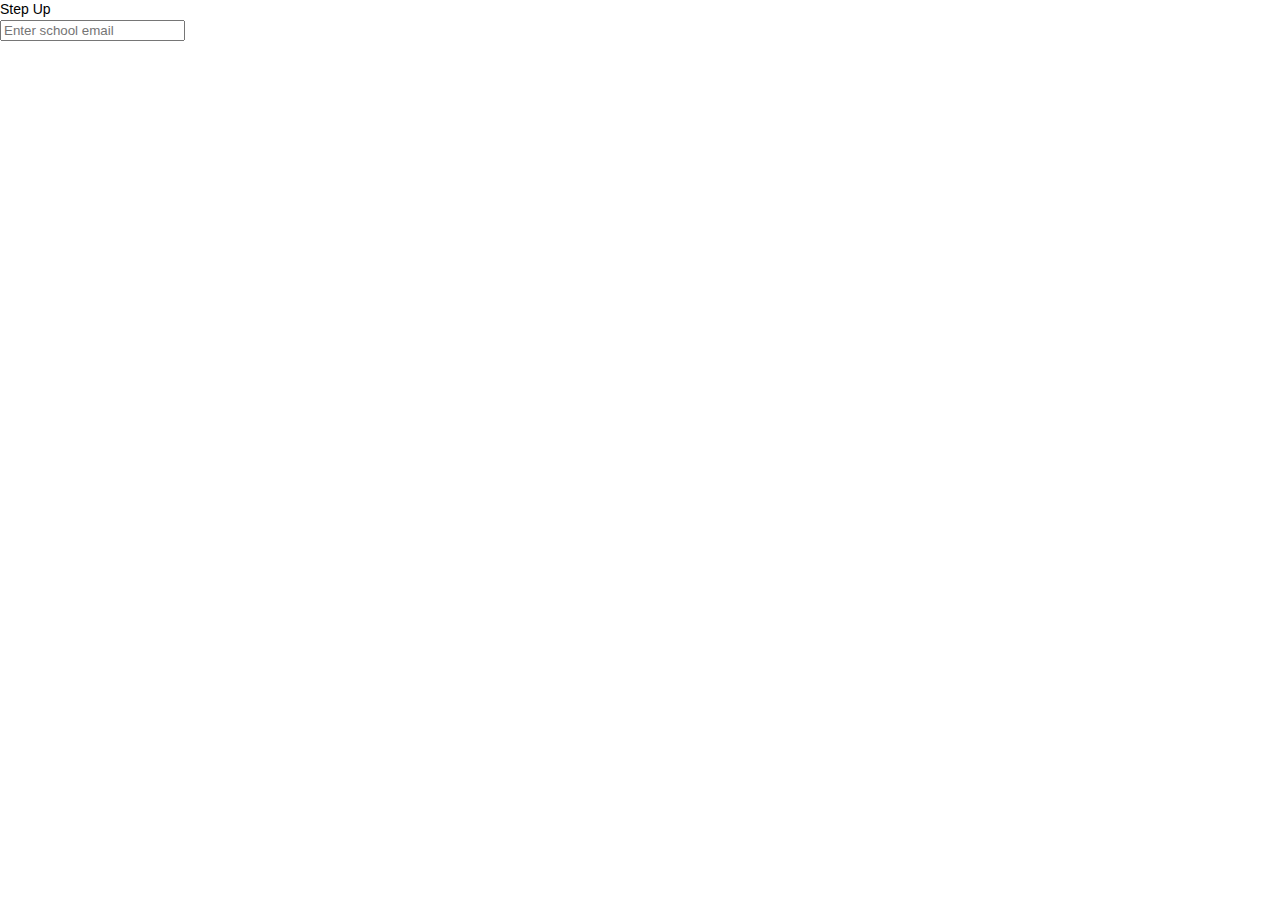
==== index.html @ 0ad977d5 "Framework and some questions/comments" ====
<!doctype HTML> 

<html lang="en">
<head>
	<!-- ?Is charset important to include? -->
	<meta charset="utf-8">
	<meta name="description" content="Track and improve your implementation of the Second Step">
	<!-- Two word phrase, wrap with single quotes? -->
	<meta name="keywords" content="Implementation,'Class Climate', 'Tracking Tools', 'social-emotional learning', 'Second Step', teacher, dashboard, game">

	<title>Step Up!</title>

	<link rel="stylesheet" href="css/reset.css">
	<link rel="stylesheet" href="css/style.css"

</head>

<body>

	<header>
		<!-- Use image for header -->
			<h1 id="page-name">Step Up</h1>
	</header>	

	<form id="userName">
		<!-- Add title to form field: User Name -->
		<!-- Can we code to only take properly formatted emails -->
		<input id="schoolEmail" type="text" placeholder="Enter school email">
	</form>


	<script src="https://ajax.googleapis.com/ajax/libs/jquery/1.11.3/jquery.min.js"></script>
	 <script src="js/index.js"></script> 
</body>
</html>
---- css/style.css ----
/*
Step Up!
Final Project - GA FEWD6 2015
Amber Zipperer 
*/


/******************************************
 HELPER CODE 
*******************************************/


/* Box Model Hack */
* {
     -moz-box-sizing: border-box; /* Firexfox */
     -webkit-box-sizing: border-box; /* Safari/Chrome/iOS/Android */
     box-sizing: border-box; /* IE */
}

/* Clear fix hack */
.clearfix:after {
     content: ".";
     display: block;
     clear: both;
     visibility: hidden;
     line-height: 0;
     height: 0;
} 

.clear {
	clear: both;
}

.alignright {
	float: right;
	padding: 0 0 10px 10px; /* note the padding around a right floated image */
}

.alignleft {
	float: left;
	padding: 0 10px 10px 0; /* note the padding around a left floated image */
}

/*******************************************
 STYLES INDEX
*******************************************/

body {
  font-size: 14px;
  line-height: 1.4;
  font-family: Helvetica, Arial, sans-serif;
  background: url(../images/X.jpg) no-repeat center center fixed;
  -webkit-background-size: cover;
  -moz-background-size: cover;
  -o-background-size: cover;
  background-size: cover;
}

/* ? Will 100% work for centering the container & bkgd img cover */
.container {
	width: 100%;
	margin: auto;
} 

/* ? How to use h1 for SEO & if img breaks display:hidden? but display image instead */
h1.page-name {

}


/*******************************************
 STEP UP STYLES
*******************************************/

/* ? Want to keep widths responsive */
#central-content {
	width: 75%;
	min-width: 300px;
	background-color: rgba(255,255,255,.2);
}
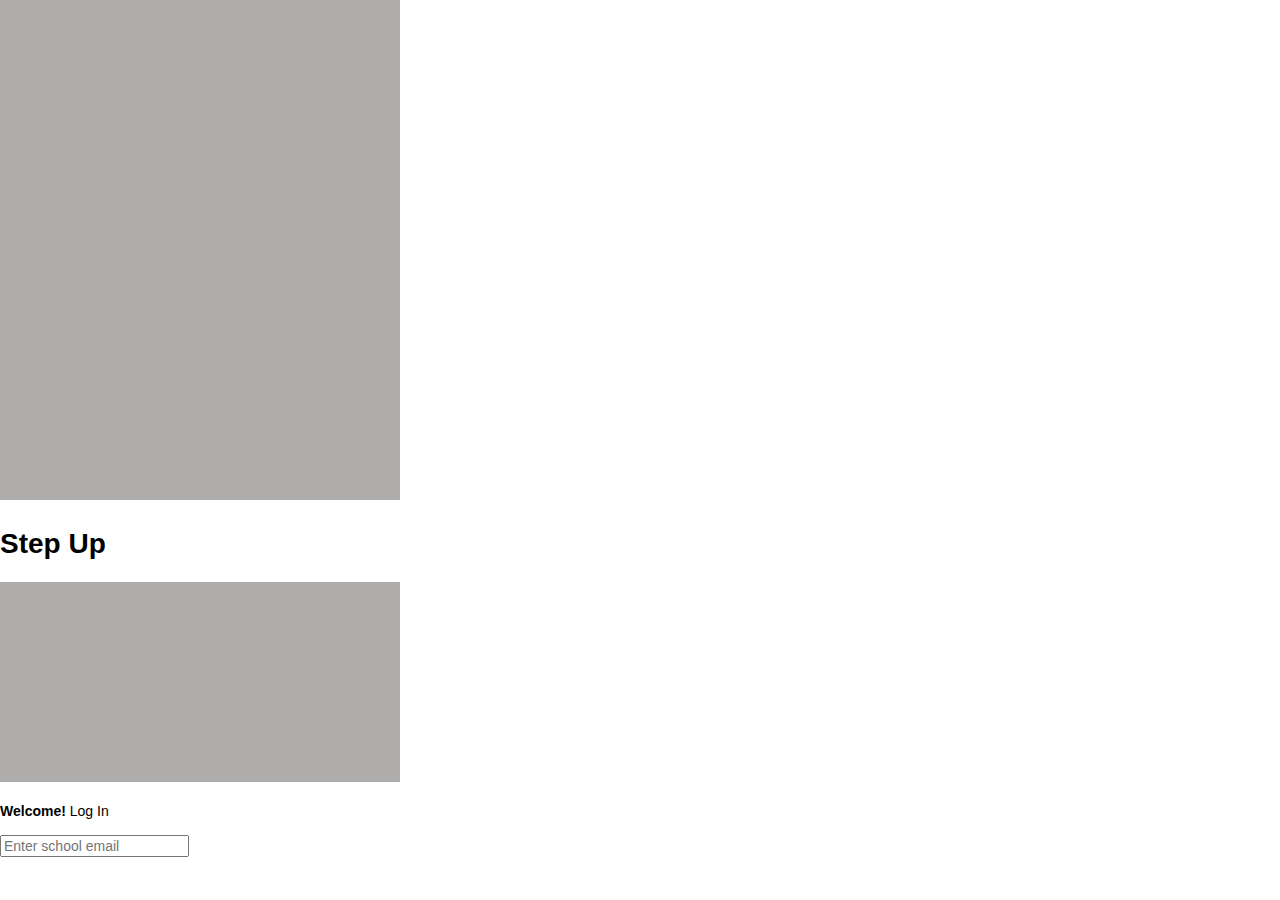
==== commit c9c7cde1: "Div layout home page" ====
--- a/index.html
+++ b/index.html
@@ -12,23 +12,37 @@
 
 	<title>Step Up!</title>
 
-	<link rel="stylesheet" href="css/reset.css">
+	<link rel="stylesheet" href="css/normalize.css">
 	<link rel="stylesheet" href="css/style.css"
 
 </head>
 
 <body>
 
-	<header>
-		<!-- Use image for header -->
-			<h1 id="page-name">Step Up</h1>
-	</header>	
+	<div id="left-content">
+			<img  id="hero-image" src="images/puppy.png">
+	</div> <!-- end #left-content div   -->
 
-	<form id="userName">
-		<!-- Add title to form field: User Name -->
-		<!-- Can we code to only take properly formatted emails -->
-		<input id="schoolEmail" type="text" placeholder="Enter school email">
-	</form>
+
+<!-- See Index2, vertical align fix not working http://phrogz.net/CSS/vertical-align/index.html -->
+
+	<div id="right-content">
+		
+			<header>
+				<!-- Use image for header   -->
+				<h1 id="page-name">Step Up</h1>
+				<img src="images/title-image.png">
+			</header>	
+
+			<form id="userName">
+				<!-- Add title to form field instead of <p>? -->
+				<p class="login"><strong>Welcome!</strong> Log In</p>
+				<!-- Can we code to only take properly formatted emails -->
+				<input id="schoolEmail" type="text" placeholder="Enter school email">
+			</form>
+		
+	</div> <!-- end #right-content div   -->
+
 
 
 	<script src="https://ajax.googleapis.com/ajax/libs/jquery/1.11.3/jquery.min.js"></script>
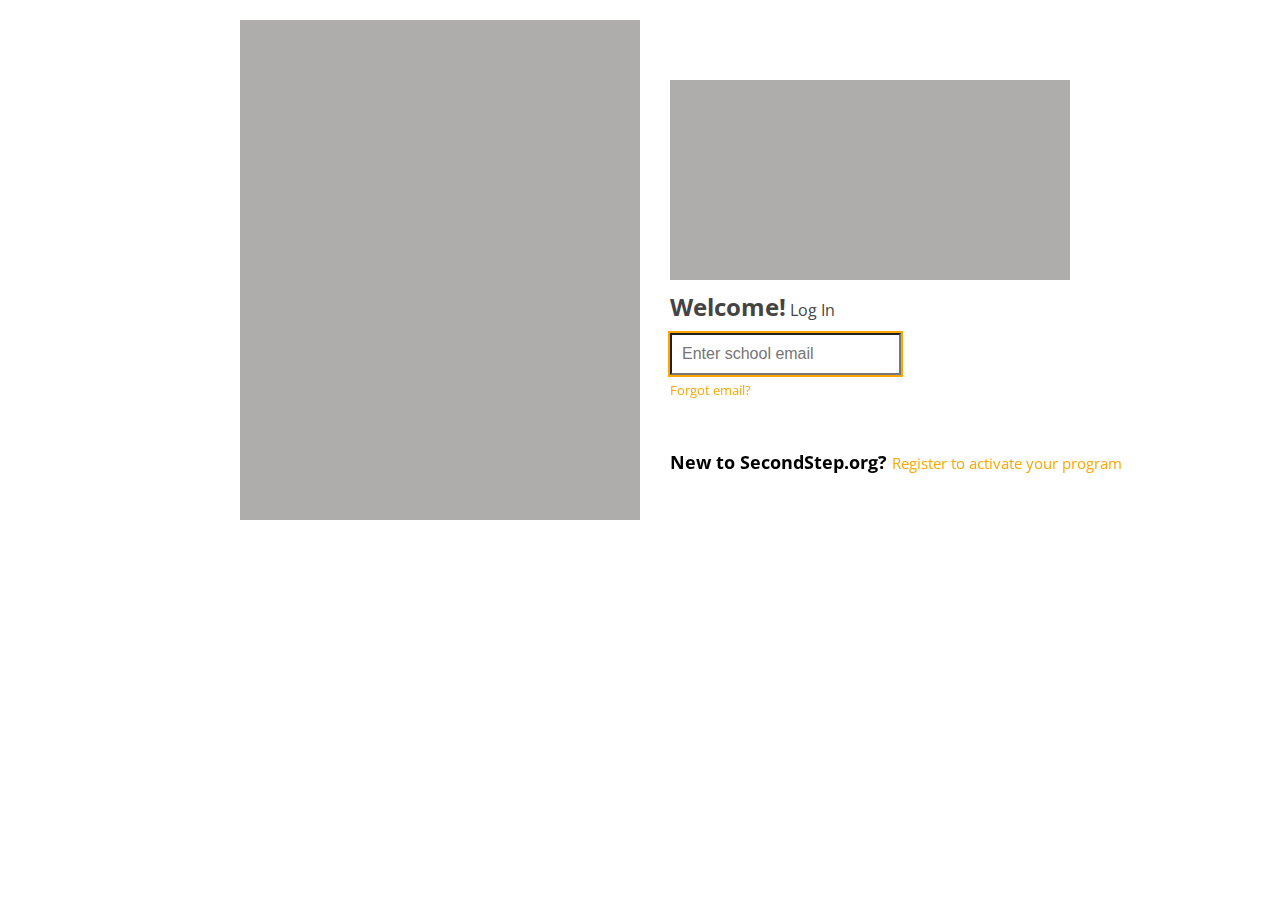
==== commit dcc4459e: "Lots o progress, some things to work out" ====
--- a/index.html
+++ b/index.html
@@ -13,12 +13,13 @@
 	<title>Step Up!</title>
 
 	<link rel="stylesheet" href="css/normalize.css">
-	<link rel="stylesheet" href="css/style.css"
+	<link rel="stylesheet" href="css/style.css">
+	<link href='https://fonts.googleapis.com/css?family=Open+Sans:700,300italic,300,400italic,400' rel='stylesheet' type='text/css'>
 
 </head>
 
 <body>
-
+<div id="login-page-content">
 	<div id="left-content">
 			<img  id="hero-image" src="images/puppy.png">
 	</div> <!-- end #left-content div   -->
@@ -34,15 +35,18 @@
 				<img src="images/title-image.png">
 			</header>	
 
-			<form id="userName">
+			<form id="user-name">
 				<!-- Add title to form field instead of <p>? -->
-				<p class="login"><strong>Welcome!</strong> Log In</p>
+				<p class="login"><span class="important-subtitle"><strong>Welcome!</strong></span> Log In</p>
 				<!-- Can we code to only take properly formatted emails -->
-				<input id="schoolEmail" type="text" placeholder="Enter school email">
+				<input id="school-email" type="text" placeholder="Enter school email" required autofocus>
 			</form>
-		
+			<p class="informational-text"><a href="#">Forgot email?</a></p>
+			<p class="feature-text">New to SecondStep.org? <a href="#">Register to activate your program</a></p>
+			<!-- Submit form on enter. Does that require js? -->
+
 	</div> <!-- end #right-content div   -->
-
+</div> <!-- end #login-page-content div   -->
 
 
 	<script src="https://ajax.googleapis.com/ajax/libs/jquery/1.11.3/jquery.min.js"></script>
--- a/css/style.css
+++ b/css/style.css
@@ -44,13 +44,13 @@
 }
 
 /*******************************************
- STYLES INDEX
+ STYLES INDEX & PERSISTANT 
 *******************************************/
 
 body {
   font-size: 14px;
   line-height: 1.4;
-  font-family: Helvetica, Arial, sans-serif;
+  font-family: 'Open Sans', Helvetica, Arial, sans-serif;
   background: url(../images/X.jpg) no-repeat center center fixed;
   -webkit-background-size: cover;
   -moz-background-size: cover;
@@ -58,20 +58,185 @@
   background-size: cover;
 }
 
+* {
+  padding: 0px;
+  margin: 0px;
+}
+
 /* ? Will 100% work for centering the container & bkgd img cover */
 .container {
 	width: 100%;
-	margin: auto;
+	margin: 0 auto;
+
 } 
 
-/* ? How to use h1 for SEO & if img breaks display:hidden? but display image instead */
-h1.page-name {
-
-}
-
+#login-page-content {
+  url(background-image:  no-repeat )
+}
+
+#left-content {
+  display: inline-block;
+  width: 50%;
+
+}
+
+#right-content {
+  display: inline-block;
+  margin: 80px 0 0 0;
+  padding: 0 0 0 30px;
+  float: right;
+  width: 50%;
+}
+
+
+
+/* ? Right way to use h1 for SEO? Will h1 display if img breaks? */
+h1#page-name {
+  display: none; 
+  font-weight: bold;
+  font-size: 48px;
+}
+
+#hero-image {
+  float: right;
+  margin: 20px 0 20px 0px;  
+}
+
+
+
+#user-name {
+
+}
+
+#school-email {
+  padding: 10px;
+  font-size: 16px;
+  color: #acacac;
+}
+
+input:focus {
+  background-color: #fff;
+  box-shadow: 0 0 0px;
+  outline: orange solid 2px;
+}
+  
+.important-subtitle {
+  font-size: 24px;
+}
+
+p.login {
+  margin: 5px 0 10px 0;
+  font-size: 16px;
+  color: #444;
+}
+
+p.feature-text {
+  font-size: 18px;
+  font-weight:bold;
+  margin-top:50px;
+}
+
+
+p.feature-text a {
+  font-size: 15px;
+  font-weight:normal;
+  color: orange;
+  text-decoration: none;
+}
+
+.informational-text {
+  margin-top: 5px;
+}
+
+.informational-text a{
+  font-size: 13px;
+  font-weight:normal;
+  color: orange;
+  text-decoration: none;
+}
+
+
+footer {
+    margin: 10px 30px;
+}
 
 /*******************************************
- STEP UP STYLES
+ STEP UP GAME STYLES
+*******************************************/
+
+#admin-bar {
+  background-color: red;
+  width: 100%; 
+}
+
+#admin-nav {
+  display: inline;
+}
+
+ul.admin-links a {
+  list-style-type: none;
+  color:white;
+  font-size: 12px;
+  display: inline;
+}
+
+ul li.admin-links a {
+  list-style-image: url(../images/icons/checkmark-circle.png);
+  list-style-position: outside;
+    display: inline;
+
+}
+
+#page-content {
+  display: inline-block;
+  width: 75%; 
+  padding: 30px 30px 0px 30px;
+}
+/* ? Can I make background image display w/o specifying height? 
+    ? Why does adding cover break image? */
+#game-content {
+  background: url(../images/screen-placeholder.jpg) 100% center no-repeat #aeaeae;
+  background-size: cover;
+  height: 600px;
+  padding: 0px;
+  margin: 0px;
+}
+
+#info-content {
+  background-color: rgba(0, 0, 0, 0.7);
+  display: inline-block;
+  width: 25%;
+  float:right; 
+  padding: 30px 20px 20px 0px;
+}
+
+/* Add list style image, change with js? when it's complete 
+    ? Why text indent not working? Is list style position needed? */
+ul.sidebar {
+  list-style-type: none;
+  color:white;
+  line-height: 1.8em;
+  font-size: 16px;
+  margin:0 0 10px 0;
+  padding: 0 0 20px 20px;
+}
+
+ul li.sidebar {
+  list-style-image: url(../images/icons/checkmark-circle.png);
+  list-style-position: outside;
+}
+
+ul li.section-head {
+  list-style-image: none;
+  font-size: 19px;
+}
+
+
+
+
+
+/*******************************************
+ STEP UP DASHBOARD STYLES
 *******************************************/
 
 /* ? Want to keep widths responsive */
@@ -81,9 +246,17 @@
 	background-color: rgba(255,255,255,.2);
 }
 
-
-
-
-
-
-
+/*
+
+When an <input type="text"> gets focus, gradually change the width from 100px to 250px:
+input[type=text] {
+    width: 100px;
+    transition: ease-in-out, width .35s ease-in-out;
+}
+
+input[type=text]:focus {
+    width: 250px;
+}
+
+*/
+
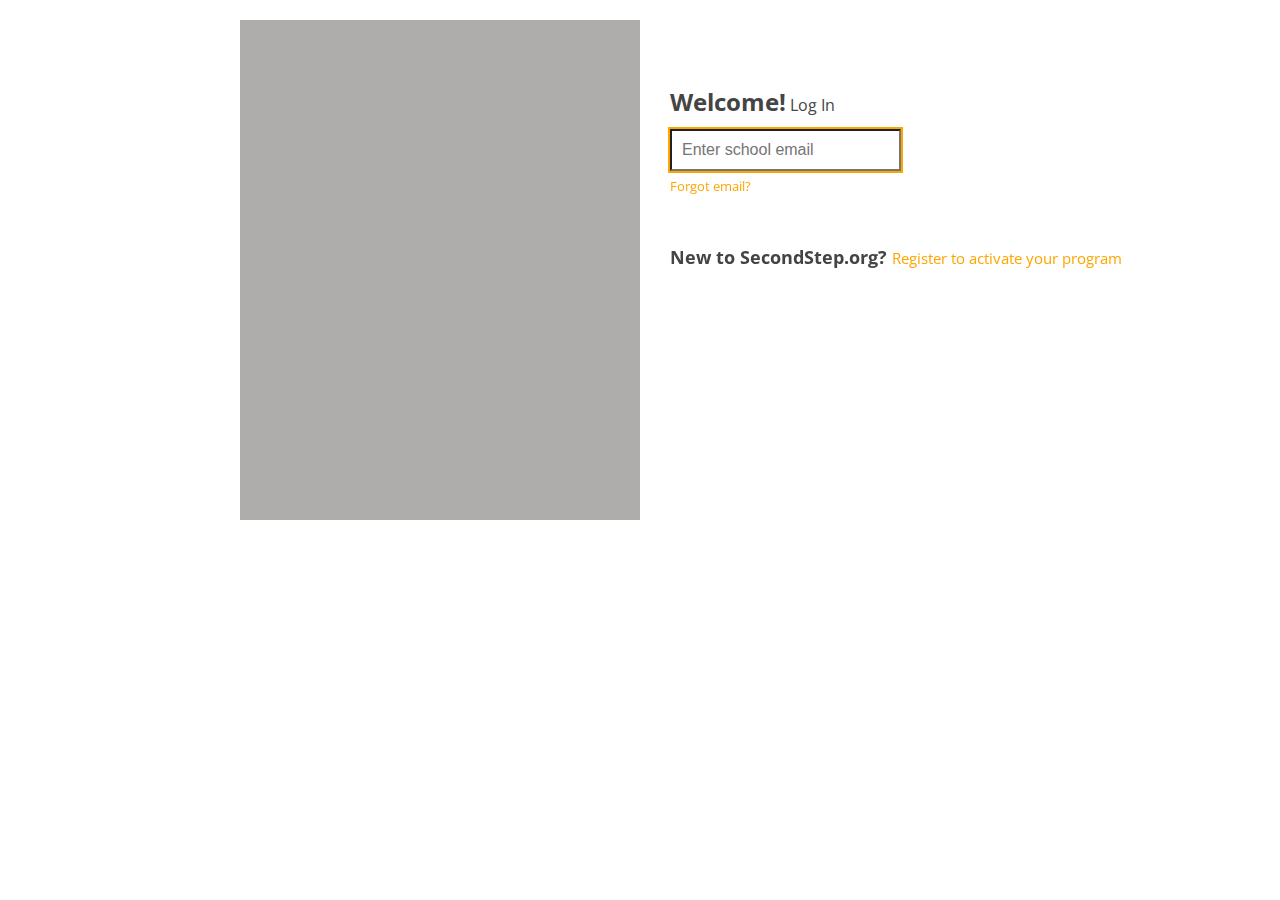
==== commit bd83c04c: "Thursday mess" ====
--- a/index.html
+++ b/index.html
@@ -31,8 +31,8 @@
 		
 			<header>
 				<!-- Use image for header   -->
-				<h1 id="page-name">Step Up</h1>
-				<img src="images/title-image.png">
+				<h1 id="home-page-name">Step Up</h1>
+				<!-- <img src="images/title-image.png"> --> 
 			</header>	
 
 			<form id="user-name">
--- a/css/style.css
+++ b/css/style.css
@@ -43,15 +43,19 @@
 	padding: 0 10px 10px 0; /* note the padding around a left floated image */
 }
 
+
 /*******************************************
  STYLES INDEX & PERSISTANT 
 *******************************************/
 
+/* 
+If bckgd texture needed:; background: url(../images/X.jpg) no-repeat center center fixed; 
+*/
 body {
   font-size: 14px;
+  color: #444;;
   line-height: 1.4;
   font-family: 'Open Sans', Helvetica, Arial, sans-serif;
-  background: url(../images/X.jpg) no-repeat center center fixed;
   -webkit-background-size: cover;
   -moz-background-size: cover;
   -o-background-size: cover;
@@ -63,7 +67,7 @@
   margin: 0px;
 }
 
-/* ? Will 100% work for centering the container & bkgd img cover */
+/* ? Will 100% work for centering the container & when you use bkgd img cover */
 .container {
 	width: 100%;
 	margin: 0 auto;
@@ -71,7 +75,7 @@
 } 
 
 #login-page-content {
-  url(background-image:  no-repeat )
+background: url(../images/x.jpg) #fff;
 }
 
 #left-content {
@@ -91,7 +95,7 @@
 
 
 /* ? Right way to use h1 for SEO? Will h1 display if img breaks? */
-h1#page-name {
+h1#home-page-name {
   display: none; 
   font-weight: bold;
   font-size: 48px;
@@ -127,7 +131,6 @@
 p.login {
   margin: 5px 0 10px 0;
   font-size: 16px;
-  color: #444;
 }
 
 p.feature-text {
@@ -155,82 +158,320 @@
   text-decoration: none;
 }
 
-
-footer {
+/* START FOOTER **********************/
+
+footer#copyright {
     margin: 10px 30px;
 }
 
+footer#copyright a {
+  color:black;
+  text-decoration: none;
+}
+
+footer#copyright a:hover {
+  color:orange;
+}
+
+/* ? Why won't Second Step italicize AND bold? **********************/
+.em {
+  font-style:italic;
+  font-weight: 700;
+}
+
+
 /*******************************************
- STEP UP GAME STYLES
+ STEP UP GAME/DASHBOARD PAGE STYLES
 *******************************************/
 
+
+/* START TOP NAV ************************/
+
 #admin-bar {
-  background-color: red;
-  width: 100%; 
+  width: 100%;
+  padding: 0px;
+  margin: 0px;
+  border-bottom: solid #acacac 1px;
 }
 
 #admin-nav {
-  display: inline;
-}
-
-ul.admin-links a {
+  margin: 0px;
+  padding: 0px;
+}
+
+#admin-nav a {
+  padding: 0px 10px 0px 0px;
+}
+
+#admin-nav:first-child {
+  padding-left: 0px;
+}
+
+#admin-nav:last-child {
+  padding-right: 20px;
+}
+
+.row {
+  display: inline-block;
+}
+
+ul.admin-ul {
   list-style-type: none;
-  color:white;
   font-size: 12px;
-  display: inline;
-}
-
-ul li.admin-links a {
+  margin: 0px;
+}
+
+ul.admin-ul li {
   list-style-image: url(../images/icons/checkmark-circle.png);
   list-style-position: outside;
-    display: inline;
-
-}
+  display: inline;
+}
+
+.admin-link-img {
+  display: inline-block;
+  height: 30px;  
+}
+
+#left-links {
+  float:right;
+}
+
+
+
+/* ? Is there a better way to do the nav? can't top align imgs and text when I use both
+  vertical-align: text-top; 
+#logout-link {
+  display: inline-block;
+  margin: 0px;
+  padding: 0px;
+
+}
+
+
+#logout-link a {
+  font-family: 'Open Sans', Helvetica, Arial, sans-serif;
+  font-size: 12px;
+  color:#000;
+  text-align: right;
+  text-decoration: none;
+  display: inline-block;
+  margin: 0px;
+  padding: 0px;
+}
+*/
+
+
+/* START BODY ************************/
 
 #page-content {
   display: inline-block;
   width: 75%; 
   padding: 30px 30px 0px 30px;
 }
-/* ? Can I make background image display w/o specifying height? 
-    ? Why does adding cover break image? */
+
+
+/* ? Can I make background image display w/o specifying height?  */
 #game-content {
-  background: url(../images/screen-placeholder.jpg) 100% center no-repeat #aeaeae;
   background-size: cover;
   height: 600px;
   padding: 0px;
   margin: 0px;
 }
 
+h1.page-name {
+  margin: 0px 0px 10px;
+  padding: 0px;
+  font-size: 24px;
+}
+
+
+#col-one {
+  display: inline-block;
+  background-color: rgba(200, 200, 200, .2);
+  width: 33%;
+  height: 700px;
+}
+
+#col-one-row-one {
+  background-color: purple;
+  height: 50%;
+  width: 100%;
+}
+
+#col-one-row-two {
+  background-color: yellow;
+  height: 50%;
+  width: 100%;
+}
+
+
+#col-two {
+  display: inline-block;
+  background-color: rgba(100, 100, 100, .2);
+  width: 66%;
+  height: 700px;
+}
+
+#col-two-row-one {
+  background-color: blue;
+  height: 12%;
+  width: 100%;
+}
+
+#col-two-row-two {
+  background-color: lime;
+  height: 44%;
+  width: 100%;
+}
+
+
+ul.progress-ul {
+  list-style-type: none;
+  font-size: 12px;
+  margin: 0px;
+}
+
+ul.progress-ul li {
+  list-style-image: url(../images/icons/checkmark-circle.png);
+  list-style-position: outside;
+  display: inline-block;
+}
+
+
+
+
+#col-two-row-three {
+  background-color: orange;
+  height: 44%;
+  width: 100%;
+}
+
+
+
+
+/* START RIGHT COL PAGE CONTENT **********************/
+
 #info-content {
-  background-color: rgba(0, 0, 0, 0.7);
   display: inline-block;
   width: 25%;
   float:right; 
-  padding: 30px 20px 20px 0px;
+  padding: 0px 20px 20px 0px;
+}
+
+
+#checklist-banner {
+  background-color: #888;
+  padding: 8px 20px;
+  margin: 40px 0px 0px;
+  font-weight: bold;
+  font-size: 12px;
+  color: white;
+}
+
+
+#right-column-main-content {
+    /*  display: inline-block; */
+  display: inline-block;
+  background-color: white;
+  padding: 30px 20px 12px;
+  margin: 0px;
+  height: 600px;
+}
+
+.sidebar-video {
+  padding: 0px;
+  margin: 0px;
+}
+
+#sidebar-video-thumb {
+  width:100%;
+}
+
+.sidebar-info-text { 
+  margin-bottom: 0px;
+}
+
+.next a {
+  font-variant: small-caps;
+  font-weight: bold;
+  color: orange;
+  float: right;
+  text-decoration: none;
+  font-weight: bold;
+  font-size: 15px;
+}
+
+.next a:hover {
+  color:#888;
+}
+
+/* Right col list items 
+ul li.sidebar-progress {
+  list-style-image: url(../images/icons/pie.png);
+  font-size: 15px;
+  padding: 6px 0px;
+  margin: 0px;
+  font-weight: 700;
+  vertical-align: middle;
+}
+
+ ? How to postion list style images to vertically align with text?  **********************
+
+#prep {
+    list-style-image: url(../images/icons/pie-chart.png);
+    vertical-align: middle;
+}
+
+#delivery {
+    list-style-image: url(../images/icons/pie-right-bottom.png);
+}
+
+#effect {
+    list-style-image: url(../images/icons/pie-left-top.png);
+}
+
+*/
+
+
+
+/* START RIGHT COL FLYOUT **********************/
+
+#right-column-flyout {
+  /*  display: block; */
+  display: none;
+  background-color: rgba(0, 0, 0, 0.5);
+  padding: 30px 20px 12px;
+  margin: 0px;
+  height: 600px;
 }
 
 /* Add list style image, change with js? when it's complete 
     ? Why text indent not working? Is list style position needed? */
-ul.sidebar {
+ul.sidebar-flyout {
   list-style-type: none;
+  margin: 0 0 10px 0;
+  padding: 0 0 20px 20px;
+}
+
+ul.sidebar-flyout a {
+  color: #e5e6e7;
+  line-height: 2em;
+  text-decoration: none;
+  font-size: 15px;
+}
+
+#flyout-title {
+  font-size: 17px;
   color:white;
-  line-height: 1.8em;
-  font-size: 16px;
-  margin:0 0 10px 0;
-  padding: 0 0 20px 20px;
-}
-
-ul li.sidebar {
-  list-style-image: url(../images/icons/checkmark-circle.png);
-  list-style-position: outside;
-}
-
-ul li.section-head {
-  list-style-image: none;
-  font-size: 19px;
-}
-
+}
+
+#flyout-title span {
+  font-size: 20px;
+}
+
+ul li.sidebar-flyout {
+  list-style-image: url(../images/icons/circle-grey.png);
+}
 
 
 
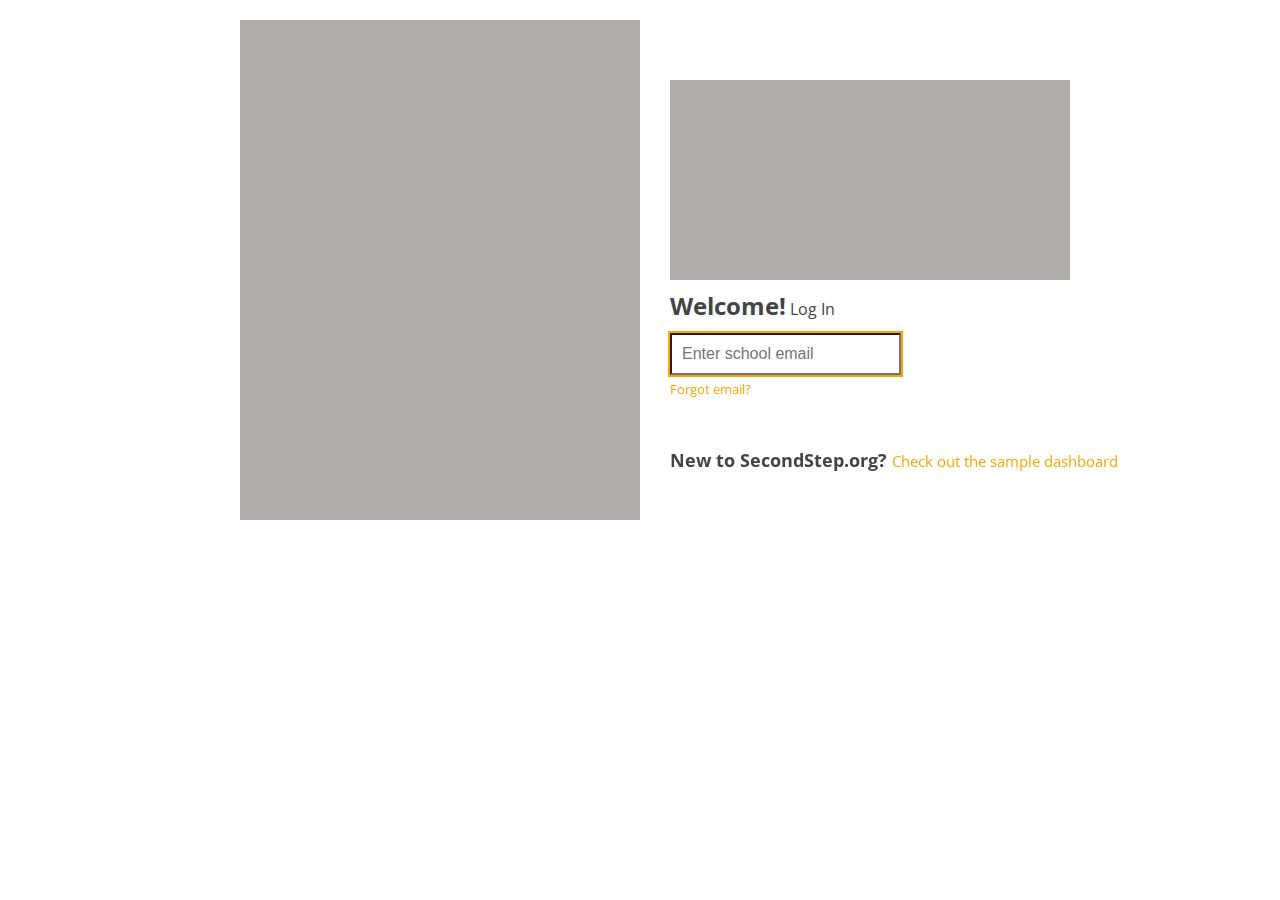
==== commit a937ffb9: "Pie jquery" ====
--- a/index.html
+++ b/index.html
@@ -7,10 +7,10 @@
 	<!-- ?Is charset important to include? -->
 	<meta charset="utf-8">
 	<meta name="description" content="Track and improve your implementation of the Second Step">
-	<!-- Two word phrase, wrap with single quotes? -->
+	<!-- Is formatting correct for two+ word phrases, wrap with single quotes? -->
 	<meta name="keywords" content="Implementation,'Class Climate', 'Tracking Tools', 'social-emotional learning', 'Second Step', teacher, dashboard, game">
 
-	<title>Step Up!</title>
+	<title>Sign In</title>
 
 	<link rel="stylesheet" href="css/normalize.css">
 	<link rel="stylesheet" href="css/style.css">
@@ -25,25 +25,22 @@
 	</div> <!-- end #left-content div   -->
 
 
-<!-- See Index2, vertical align fix not working http://phrogz.net/CSS/vertical-align/index.html -->
 
 	<div id="right-content">
 		
 			<header>
-				<!-- Use image for header   -->
+				<!-- ? Is this formatted correctly? Use image for header, but have h1 text as back up   -->
 				<h1 id="home-page-name">Step Up</h1>
-				<!-- <img src="images/title-image.png"> --> 
+				<img src="images/title-image.png"> 
 			</header>	
 
 			<form id="user-name">
-				<!-- Add title to form field instead of <p>? -->
 				<p class="login"><span class="important-subtitle"><strong>Welcome!</strong></span> Log In</p>
-				<!-- Can we code to only take properly formatted emails -->
 				<input id="school-email" type="text" placeholder="Enter school email" required autofocus>
 			</form>
 			<p class="informational-text"><a href="#">Forgot email?</a></p>
-			<p class="feature-text">New to SecondStep.org? <a href="#">Register to activate your program</a></p>
-			<!-- Submit form on enter. Does that require js? -->
+			<p class="feature-text">New to SecondStep.org? <a href="#">Check out the sample dashboard</a></p>
+
 
 	</div> <!-- end #right-content div   -->
 </div> <!-- end #login-page-content div   -->
--- a/css/style.css
+++ b/css/style.css
@@ -45,21 +45,23 @@
 
 
 /*******************************************
- STYLES INDEX & PERSISTANT 
+ STYLES BODY PERSISTANT 
 *******************************************/
+
 
 /* 
 If bckgd texture needed:; background: url(../images/X.jpg) no-repeat center center fixed; 
-*/
-body {
-  font-size: 14px;
-  color: #444;;
-  line-height: 1.4;
-  font-family: 'Open Sans', Helvetica, Arial, sans-serif;
   -webkit-background-size: cover;
   -moz-background-size: cover;
   -o-background-size: cover;
   background-size: cover;
+*/
+
+body {
+  font-size: 13px;
+  color: #444;
+  line-height: 1.4;
+  font-family: 'Open Sans', Helvetica, Arial, sans-serif;
 }
 
 * {
@@ -71,8 +73,20 @@
 .container {
 	width: 100%;
 	margin: 0 auto;
-
 } 
+
+ul {
+  margin: 0px;
+  padding: 0px;
+}
+
+
+
+
+/*******************************************
+ STYLES INDEX  
+*******************************************/
+
 
 #login-page-content {
 background: url(../images/x.jpg) #fff;
@@ -94,7 +108,7 @@
 
 
 
-/* ? Right way to use h1 for SEO? Will h1 display if img breaks? */
+/* ? Right way to use h1 for SEO? Want h1 to display if img breaks? */
 h1#home-page-name {
   display: none; 
   font-weight: bold;
@@ -147,6 +161,13 @@
   text-decoration: none;
 }
 
+
+p.feature-text a:hover {
+  text-decoration: underline;
+  color: #444;
+}
+
+
 .informational-text {
   margin-top: 5px;
 }
@@ -158,25 +179,9 @@
   text-decoration: none;
 }
 
-/* START FOOTER **********************/
-
-footer#copyright {
-    margin: 10px 30px;
-}
-
-footer#copyright a {
-  color:black;
-  text-decoration: none;
-}
-
-footer#copyright a:hover {
-  color:orange;
-}
-
-/* ? Why won't Second Step italicize AND bold? **********************/
-.em {
-  font-style:italic;
-  font-weight: 700;
+.informational-text a:hover {
+  text-decoration: underline;
+  color: #444;
 }
 
 
@@ -185,11 +190,15 @@
 *******************************************/
 
 
-/* START TOP NAV ************************/
+
+/* *********************
+START TOP NAV ***********************
+*********************
+*/
 
 #admin-bar {
   width: 100%;
-  padding: 0px;
+  padding: 5px 0 0 30px;
   margin: 0px;
   border-bottom: solid #acacac 1px;
 }
@@ -200,7 +209,7 @@
 }
 
 #admin-nav a {
-  padding: 0px 10px 0px 0px;
+  padding: 0px;
 }
 
 #admin-nav:first-child {
@@ -211,7 +220,7 @@
   padding-right: 20px;
 }
 
-.row {
+.link-row {
   display: inline-block;
 }
 
@@ -225,6 +234,7 @@
   list-style-image: url(../images/icons/checkmark-circle.png);
   list-style-position: outside;
   display: inline;
+  padding: 0px 20px 0px 0px;
 }
 
 .admin-link-img {
@@ -232,22 +242,55 @@
   height: 30px;  
 }
 
-#left-links {
+#right-links {
   float:right;
 }
 
-
-
-/* ? Is there a better way to do the nav? can't top align imgs and text when I use both
-  vertical-align: text-top; 
-#logout-link {
-  display: inline-block;
-  margin: 0px;
-  padding: 0px;
-
-}
-
-
+#right-links a {
+  padding-right: 12px;
+}
+
+
+#logoff-link {
+  text-decoration: none;
+  color:#444;
+  font-size: 1.1em;
+  font-variant: small-caps;
+  float:right;
+  vertical-align: middle;
+  margin-top: 5px;
+  margin-left: 5px; 
+}
+
+
+#logoff-link:hover  {
+  color: orange;
+  text-decoration: underline;
+}
+
+
+.imgBox:hover { 
+  -moz-box-shadow: 0 0 2px #ccc; 
+  -webkit-box-shadow: 0 0 3px #ccc; 
+  box-shadow: 0 0 3px #ccc; 
+} 
+
+
+.img-opaque {
+  opacity: 1; filter: 
+  alpha(opacity=100); 
+}
+  
+.img-opaque:hover { opacity: 0.3; 
+    filter: alpha(opacity=30);
+}
+
+
+/* Effects thanks to http://www.corelangs.com/css/box/hover.html 
+See more at: http://www.corelangs.com/css/box/hover.html#sthash.8cukXdQq.dpuf */
+
+
+/* DELETE STYLE 
 #logout-link a {
   font-family: 'Open Sans', Helvetica, Arial, sans-serif;
   font-size: 12px;
@@ -261,18 +304,23 @@
 */
 
 
-/* START BODY ************************/
+/* 
+**********************************
+START BODY *********************************
+**********************************
+*/
+
 
 #page-content {
   display: inline-block;
   width: 75%; 
-  padding: 30px 30px 0px 30px;
+  padding: 30px 15px 0px 30px;
 }
 
 
 /* ? Can I make background image display w/o specifying height?  */
 #game-content {
-  background-size: cover;
+/*  background-size: cover; */
   height: 600px;
   padding: 0px;
   margin: 0px;
@@ -285,63 +333,121 @@
 }
 
 
+/* COL ONE ************************/
+
 #col-one {
-  display: inline-block;
+  float:left;
   background-color: rgba(200, 200, 200, .2);
   width: 33%;
   height: 700px;
 }
 
 #col-one-row-one {
-  background-color: purple;
+  background: url(../images/bw-profile.jpg) no-repeat purple;
+  background-size: cover;
   height: 50%;
   width: 100%;
 }
 
+/*  ? margin auto doesn't work once I used inline-block. Instead changed width to 100%  */
+.text-overlay {
+  display: inline-block;
+  width: 100%; 
+  height: 100%;
+  margin: 0 auto; 
+  background:#FFF; 
+  opacity:0;
+}
+
+
+#col-one-row-one:hover .text-overlay {
+  opacity: 0.75; 
+  text-align: justify; 
+  font-size: 14px; 
+  padding: 0px 25px; 
+}
+
+
+
+
+/* COL ONE ROW TWO ************************/
+
 #col-one-row-two {
-  background-color: yellow;
   height: 50%;
   width: 100%;
 }
 
 
+
+
+/* COL TWO ************************/
+
 #col-two {
-  display: inline-block;
+  float:left;
   background-color: rgba(100, 100, 100, .2);
   width: 66%;
   height: 700px;
 }
 
+
+
+
+/* COL TWO ROW ONE ************************/
+
 #col-two-row-one {
-  background-color: blue;
+/*  background-color: blue; */
   height: 12%;
   width: 100%;
 }
 
+/* Progress list items */
+
+.progress-ul {
+  margin: 25px 0px 25px 25px 
+}
+
+.progress-ul li {
+ /* background: url(../images/icons/pie.png) left top no-repeat; */
+  font-size: 15px;
+  font-weight: 700;
+  float:left;
+  list-style-position:inside;
+  padding: 0px 20px;
+}
+
+li#prep {
+  list-style-image:url(../images/icons/pie-right-bottom.png);
+}
+
+li#delivery {
+  list-style-image:url(../images/icons/pie-left-top.png); 
+}
+
+li#effect {
+  list-style-image:url(../images/icons/pie-left-bottom.png); 
+}
+
+
+ /* ? How to postion list style images to vertically align with text?  **********************/
+
+
+
+
+
+
+/* COL TWO ROW TWO ************************/
+
 #col-two-row-two {
-  background-color: lime;
+/*   background-color: lime; */
   height: 44%;
   width: 100%;
 }
 
 
-ul.progress-ul {
-  list-style-type: none;
-  font-size: 12px;
-  margin: 0px;
-}
-
-ul.progress-ul li {
-  list-style-image: url(../images/icons/checkmark-circle.png);
-  list-style-position: outside;
-  display: inline-block;
-}
-
-
-
+/* COL TWO ROW THREE ************************/
 
 #col-two-row-three {
-  background-color: orange;
+/*  background-color: orange; */
   height: 44%;
   width: 100%;
 }
@@ -349,42 +455,73 @@
 
 
 
-/* START RIGHT COL PAGE CONTENT **********************/
+
+/* 
+**********************************
+START RIGHT COL PAGE CONTENT *********************
+**********************************
+*/
 
 #info-content {
   display: inline-block;
   width: 25%;
   float:right; 
-  padding: 0px 20px 20px 0px;
+  padding: 0px 0px 20px 0px;
+}
+
+#slider,
+#right-column-layer1,
+.slide {
+  width: 100%;
 }
 
 
 #checklist-banner {
   background-color: #888;
-  padding: 8px 20px;
-  margin: 40px 0px 0px;
+  margin: 30px 0px 0px;
+  padding: 8px 20px 10px;
+}
+
+/* Note: Direct parent content of absolute items needs to be relative, not grandparent */
+#checklist-banner a {
+  position: relative; 
   font-weight: bold;
   font-size: 12px;
   color: white;
-}
-
-
-#right-column-main-content {
-    /*  display: inline-block; */
+  text-decoration: none;
+}
+
+
+.a-span { 
+  font-weight: bold;
+  font-size: 12px;
+  color: white;
+  padding: 8px 20px;
+  position:absolute; 
+  width:100%;
+  height:100%;
+  top:0;
+  left: 0;
+  /* edit: added z-index */
+  z-index: 1;
+  /* edit: fixes overlap error in IE7/8, 
+     make sure you have an empty gif */
+  background-image: url('empty.gif');
+}   
+
+
+#right-column-layer1 {
+    /*  display: inline-block; height: 665px; */
   display: inline-block;
   background-color: white;
   padding: 30px 20px 12px;
   margin: 0px;
-  height: 600px;
+  height: 663px;
 }
 
 .sidebar-video {
   padding: 0px;
   margin: 0px;
-}
-
-#sidebar-video-thumb {
-  width:100%;
 }
 
 .sidebar-info-text { 
@@ -402,48 +539,27 @@
 }
 
 .next a:hover {
-  color:#888;
-}
-
-/* Right col list items 
-ul li.sidebar-progress {
-  list-style-image: url(../images/icons/pie.png);
-  font-size: 15px;
-  padding: 6px 0px;
-  margin: 0px;
-  font-weight: 700;
-  vertical-align: middle;
-}
-
- ? How to postion list style images to vertically align with text?  **********************
-
-#prep {
-    list-style-image: url(../images/icons/pie-chart.png);
-    vertical-align: middle;
-}
-
-#delivery {
-    list-style-image: url(../images/icons/pie-right-bottom.png);
-}
-
-#effect {
-    list-style-image: url(../images/icons/pie-left-top.png);
-}
-
-*/
-
-
-
-/* START RIGHT COL FLYOUT **********************/
+  color:#444;
+  text-decoration: underline;
+}
+
+
+
+/* 
+**********************************
+START RIGHT COL FLYOUT *********************
+**********************************
+*/
 
 #right-column-flyout {
-  /*  display: block; */
+  /*  display: block; height: 0px; */
   display: none;
-  background-color: rgba(0, 0, 0, 0.5);
+  background-color: #fff;
   padding: 30px 20px 12px;
   margin: 0px;
-  height: 600px;
-}
+  height: 663px;
+}
+
 
 /* Add list style image, change with js? when it's complete 
     ? Why text indent not working? Is list style position needed? */
@@ -454,15 +570,14 @@
 }
 
 ul.sidebar-flyout a {
-  color: #e5e6e7;
   line-height: 2em;
   text-decoration: none;
   font-size: 15px;
+  color: #666;
 }
 
 #flyout-title {
   font-size: 17px;
-  color:white;
 }
 
 #flyout-title span {
@@ -475,29 +590,34 @@
 
 
 
-
-/*******************************************
- STEP UP DASHBOARD STYLES
-*******************************************/
-
-/* ? Want to keep widths responsive */
-#central-content {
-	width: 75%;
-	min-width: 300px;
-	background-color: rgba(255,255,255,.2);
-}
-
-/*
-
-When an <input type="text"> gets focus, gradually change the width from 100px to 250px:
-input[type=text] {
-    width: 100px;
-    transition: ease-in-out, width .35s ease-in-out;
-}
-
-input[type=text]:focus {
-    width: 250px;
-}
-
-*/
-
+/* 
+**********************************
+START FOOTER *********************************
+**********************************
+*/
+
+footer#copyright {
+    margin: 0px 30px;
+}
+
+footer#copyright a {
+  color:black;
+  text-decoration: none;
+}
+
+footer#copyright a:hover {
+  color:orange;
+  text-decoration: underline;
+}
+
+/* ? Why won't Second Step italicize AND bold? Is it limitation of the Google fonts installed **********************/
+.em {
+  font-style:italic;
+  font-weight: 700;
+}
+
+
+
+
+
+
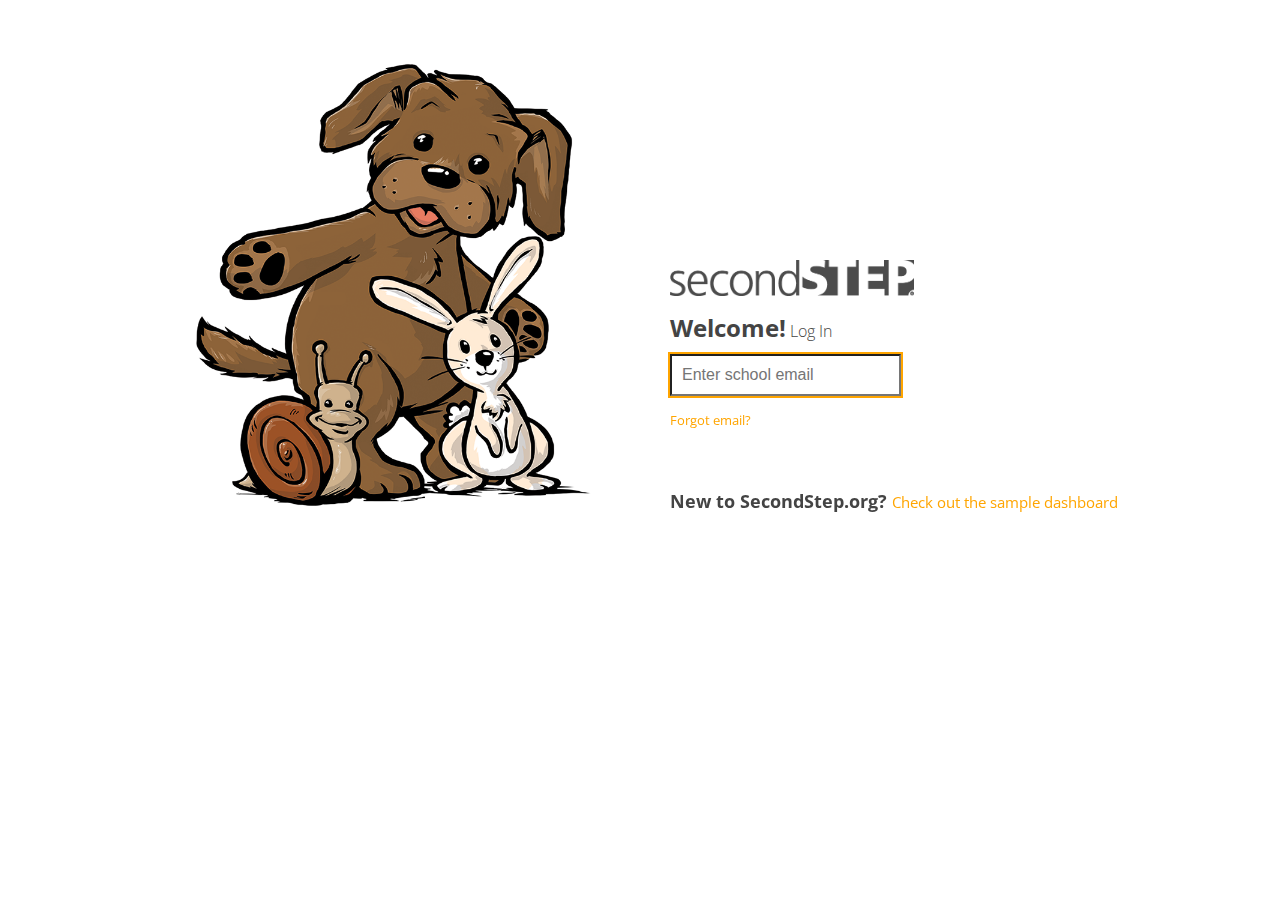
==== commit 3f485855: "Final plus img" ====
--- a/index.html
+++ b/index.html
@@ -21,7 +21,7 @@
 <body>
 <div id="login-page-content">
 	<div id="left-content">
-			<img  id="hero-image" src="images/puppy.png">
+			<p><img  id="hero-image" src="images/puppy.png"></p>
 	</div> <!-- end #left-content div   -->
 
 
@@ -31,15 +31,15 @@
 			<header>
 				<!-- ? Is this formatted correctly? Use image for header, but have h1 text as back up   -->
 				<h1 id="home-page-name">Step Up</h1>
-				<img src="images/title-image.png"> 
+				<img id="logo-image" src="images/title-image.png"> 
 			</header>	
 
 			<form id="user-name">
 				<p class="login"><span class="important-subtitle"><strong>Welcome!</strong></span> Log In</p>
 				<input id="school-email" type="text" placeholder="Enter school email" required autofocus>
 			</form>
-			<p class="informational-text"><a href="#">Forgot email?</a></p>
-			<p class="feature-text">New to SecondStep.org? <a href="#">Check out the sample dashboard</a></p>
+			<p class="informational-text"><a href="step-up.html">Forgot email?</a></p>
+			<p class="feature-text">New to SecondStep.org? <a href="step-up.html">Check out the sample dashboard</a></p>
 
 
 	</div> <!-- end #right-content div   -->
--- a/css/style.css
+++ b/css/style.css
@@ -57,11 +57,14 @@
   background-size: cover;
 */
 
+/*  Remove line-height fixed list-style-image alignment Chrome */
 body {
   font-size: 13px;
   color: #444;
-  line-height: 1.4;
+/*  line-height: 1.4;  */
   font-family: 'Open Sans', Helvetica, Arial, sans-serif;
+  font-weight: 300;
+  max-width: 1600px;
 }
 
 * {
@@ -80,7 +83,11 @@
   padding: 0px;
 }
 
-
+.compact h3, h4, p {
+  padding: 10px 0px 0px 0px;
+  margin: 0px;
+
+}
 
 
 /*******************************************
@@ -95,12 +102,24 @@
 #left-content {
   display: inline-block;
   width: 50%;
+}
+
+#hero-image {
+  width:75%;
+  vertical-align: middle;
+  text-align: middle;
+}
+
+
+#logo-image {
+  vertical-align: middle;
+  width: 40%;
 
 }
 
 #right-content {
   display: inline-block;
-  margin: 80px 0 0 0;
+  margin-top: 20em;
   padding: 0 0 0 30px;
   float: right;
   width: 50%;
@@ -192,7 +211,7 @@
 
 
 /* *********************
-START TOP NAV ***********************
+TOP NAV ***********************
 *********************
 */
 
@@ -224,6 +243,7 @@
   display: inline-block;
 }
 
+
 ul.admin-ul {
   list-style-type: none;
   font-size: 12px;
@@ -231,7 +251,6 @@
 }
 
 ul.admin-ul li {
-  list-style-image: url(../images/icons/checkmark-circle.png);
   list-style-position: outside;
   display: inline;
   padding: 0px 20px 0px 0px;
@@ -283,7 +302,7 @@
   
 .img-opaque:hover { opacity: 0.3; 
     filter: alpha(opacity=30);
-}
+} 
 
 
 /* Effects thanks to http://www.corelangs.com/css/box/hover.html 
@@ -306,7 +325,7 @@
 
 /* 
 **********************************
-START BODY *********************************
+START MAIN CONTENT  *********************************
 **********************************
 */
 
@@ -326,30 +345,34 @@
   margin: 0px;
 }
 
+/* DELETE STYLE
 h1.page-name {
   margin: 0px 0px 10px;
   padding: 0px;
   font-size: 24px;
 }
+*/
+
 
 
 /* COL ONE ************************/
 
 #col-one {
   float:left;
-  background-color: rgba(200, 200, 200, .2);
+  background-color: rgba(200, 200, 200, .3);
   width: 33%;
   height: 700px;
+  overflow: hidden;
 }
 
 #col-one-row-one {
-  background: url(../images/bw-profile.jpg) no-repeat purple;
+  background: url(../images/bw-profile.jpg) no-repeat;
   background-size: cover;
-  height: 50%;
+  height: 40%;
   width: 100%;
 }
 
-/*  ? margin auto doesn't work once I used inline-block. Instead changed width to 100%  */
+/*  ? Margin auto doesn't work once I used inline-block. Instead changed width to 100%  */
 .text-overlay {
   display: inline-block;
   width: 100%; 
@@ -357,7 +380,10 @@
   margin: 0 auto; 
   background:#FFF; 
   opacity:0;
-}
+  overflow: hidden;
+}
+
+
 
 
 #col-one-row-one:hover .text-overlay {
@@ -373,8 +399,27 @@
 /* COL ONE ROW TWO ************************/
 
 #col-one-row-two {
-  height: 50%;
+  height: 60%;
   width: 100%;
+  padding: 5px 25px 0px 30px; 
+  line-height: 21px;
+}
+
+#col-one-row-two p:first-of-type {
+
+}
+
+#col-one-row-two span {
+  color: orange;
+  font-weight: 400;
+  font-size: 14px;
+
+}
+
+#col-one-row-two span:hover {
+  text-decoration: underline;
+  color: #444;
+
 }
 
 
@@ -384,47 +429,53 @@
 
 #col-two {
   float:left;
-  background-color: rgba(100, 100, 100, .2);
   width: 66%;
   height: 700px;
-}
-
-
+  overflow: hidden;
+}
 
 
 /* COL TWO ROW ONE ************************/
 
 #col-two-row-one {
-/*  background-color: blue; */
-  height: 12%;
+  height: 10%;
   width: 100%;
 }
 
-/* Progress list items */
+/* Progress list: Added extra left padding to accomodate removal of list-style-position: inside; */
 
 .progress-ul {
-  margin: 25px 0px 25px 25px 
-}
-
+  padding: 15px 20px 30px 35px;
+  list-style-position: inside;
+}
+
+/* Progress list <li>: Removed list-style-position: inside; to display correctly in Safari 
+  ? Firefox won't show padding or margin between list items?  */
 .progress-ul li {
- /* background: url(../images/icons/pie.png) left top no-repeat; */
   font-size: 15px;
   font-weight: 700;
   float:left;
-  list-style-position:inside;
-  padding: 0px 20px;
+  margin: 0px 15px 0px 0px;
+   /* background: url(../images/icons/pie.png) left top no-repeat; */
 }
 
 li#prep {
-  list-style-image:url(../images/icons/pie-right-bottom.png);
+  list-style-image:url(../images/icons/pie-left-top.png);
 }
 
 li#delivery {
-  list-style-image:url(../images/icons/pie-left-top.png); 
+  list-style-image:url(../images/icons/pie-hazard1.png); 
 }
 
 li#effect {
-  list-style-image:url(../images/icons/pie-left-bottom.png); 
+  list-style-image:url(../images/icons/pie-3-4-top-right.png); 
+}
+
+li#progress-message {
+  font-size: 12px;
+  font-weight: 300;
+  padding: 7px 0px 0px 0px;
+  list-style: none;
 }
 
 
@@ -435,25 +486,97 @@
 
 
 
-/* COL TWO ROW TWO ************************/
+/* COL TWO ROW TWO DELETED ***********************
+
 
 #col-two-row-two {
-/*   background-color: lime; */
-  height: 44%;
   width: 100%;
-}
-
+  padding: 0px 25px 0px 30px; 
+}
+
+
+*/
 
 /* COL TWO ROW THREE ************************/
 
 #col-two-row-three {
-/*  background-color: orange; */
-  height: 44%;
+  height: 70%;
   width: 100%;
-}
-
-
-
+  margin: 0px;
+  padding: 0px;
+}
+
+.hr-body-separator {
+  margin: 15px 0px 0px 35px;
+  border: dotted 3px rgba(200, 200, 200, .3); 
+}
+
+#maze-title {
+  padding:  10px 25px 0px 35px;
+}
+
+#maze-instructions, #maze-topics {
+  color: orange;
+  font-size: 12px;
+  font-weight: 300;
+  padding: 0px 0px 0px 8px;
+}
+
+#maze-instruction-text, #maze-topics-text {
+  padding: 5px 0px 10px 35px;
+}
+
+
+#maze-instructions:hover, #maze-topics:hover  {
+  text-decoration: underline;
+  color: #444;
+}
+
+
+#main-maze-wrapper {
+  background: url(../images/lrk-maze.png) no-repeat top center; 
+  background-size: contain; 
+  height: 100%;
+}
+
+
+
+#main-maze {
+    position: relative;
+}
+
+/*  Must declare mouse img position for jquery button animation to work  */
+#mouse {
+  width: 18px;
+  position: absolute;
+  top: 33px;
+  left: 285px; 
+}
+
+/* Will not text align center w/ float. But forces top margin with display inline-block or block  */
+#controls {
+  margin: 20px 0px 0px 0px;
+  padding: 0px;
+  text-align: center;
+  vertical-align: top;
+}
+
+
+.maze-button {
+  background-color:#888;
+  color: white;
+  font-weight: bold; 
+  padding: 5px 10px;
+  font-size: 14px;
+  margin: 0px 3px;
+}
+
+.maze-button:focus {
+  background-color: orange;
+  outline: #444 solid 2px;
+  color:#fff;
+  font-weight: bolder;
+}
 
 
 /* 
@@ -467,6 +590,7 @@
   width: 25%;
   float:right; 
   padding: 0px 0px 20px 0px;
+  overflow: hidden;
 }
 
 #slider,
@@ -479,11 +603,11 @@
 #checklist-banner {
   background-color: #888;
   margin: 30px 0px 0px;
-  padding: 8px 20px 10px;
+  padding: 2px 20px 11px;
 }
 
 /* Note: Direct parent content of absolute items needs to be relative, not grandparent */
-#checklist-banner a {
+#checklist-banner p {
   position: relative; 
   font-weight: bold;
   font-size: 12px;
@@ -524,25 +648,33 @@
   margin: 0px;
 }
 
+#sidebar-video-thumb {
+  width: 100%;
+}
+
 .sidebar-info-text { 
   margin-bottom: 0px;
-}
-
-.next a {
+  font-size: 13px;
+  line-height: 21px;
+}
+ul.sidebar-flyout a {
+  line-height: 2em;
+  text-decoration: none;
+  font-size: 15px;
+  color: #666;
+}
+#answer {
+  color: orange;
   font-variant: small-caps;
-  font-weight: bold;
-  color: orange;
-  float: right;
-  text-decoration: none;
-  font-weight: bold;
   font-size: 15px;
-}
-
-.next a:hover {
-  color:#444;
+  font-weight: 400;
+  padding: 0px 0px 0px 8px;
+}
+
+#answer:hover  {
   text-decoration: underline;
-}
-
+  color: #444;
+}
 
 
 /* 
@@ -554,10 +686,12 @@
 #right-column-flyout {
   /*  display: block; height: 0px; */
   display: none;
-  background-color: #fff;
+  border-left: solid #666 1px;
+  border-bottom: solid #666 1px;
   padding: 30px 20px 12px;
   margin: 0px;
   height: 663px;
+  overflow: hidden;
 }
 
 
@@ -598,11 +732,14 @@
 
 footer#copyright {
     margin: 0px 30px;
+    font-weight: 400;
+    font-size: 1.1em;
 }
 
 footer#copyright a {
   color:black;
   text-decoration: none;
+
 }
 
 footer#copyright a:hover {
@@ -610,14 +747,243 @@
   text-decoration: underline;
 }
 
-/* ? Why won't Second Step italicize AND bold? Is it limitation of the Google fonts installed **********************/
 .em {
   font-style:italic;
-  font-weight: 700;
-}
-
-
-
-
-
-
+  font-weight: 400;
+}
+
+
+
+/* 
+**********************************
+MEDIA QUERIES *********************************
+**********************************
+*/
+
+
+
+@media screen and (max-width: 1200px) and (min-width: 1020px) {
+    #mouse {
+      width: 15px;
+    }    
+/* end media 1200 - 1020  */ 
+}
+
+
+@media screen and (max-width: 1019px) and (min-width: 700px) {
+
+    #col-one {
+      height: 0px;
+      }
+
+    #page-content {
+      width: 70%; 
+      }
+
+     #col-two {
+      width: 100%;
+      }
+
+      #col-two-row-one {
+        height: 6%;
+      }
+
+      .progress-ul {
+        padding: 0px 15px 0px 10px;
+      }
+
+      .progress-ul li {
+        margin: 0px 20px 0px 0px;
+      }
+
+      .hr-body-separator {
+        margin: 10px 0px 0px 15px;
+      }
+
+      #maze-title {
+        padding:  10px 25px 0px 15px;
+      }
+
+      #info-content {
+        width: 30%;
+      }
+
+      #right-column-flyout {
+        width: 100%;
+      }
+
+      .media-1020 {
+        display: none;
+      }
+
+/* end media 1019 - 700  */ 
+}
+
+
+
+
+@media screen and (max-width: 850px) and (min-width: 780px) {
+    #mouse {
+        width: 15px;
+    }    
+/* end mouse adustment 850 - 780  */ 
+}
+
+@media screen and (max-width: 779px) and (min-width: 700px) {
+    #mouse {
+        width: 13px;
+    }    
+/* end mouse adustment 779-699  */ 
+} 
+
+
+
+@media screen and (max-width: 699px) and (min-width: 300px) {
+  
+      body {
+        font-size: 16px;
+      }
+
+      #page-content {
+        width: 100%; 
+        padding: 15px 15px 0px 0px;
+      }
+
+      ul.admin-ul {
+        font-size: 16px;
+      }
+
+      li#progress-message {
+        font-size: 14px;
+        margin-bottom: 10px
+      }
+
+      #col-one {
+        height: 0px;
+      }
+
+      #col-two {
+        width: 100%;
+      }
+
+      #maze-title {
+        font-size: 18px;
+      }
+
+      #maze-instructions, #maze-topics {
+        font-size: 14px;
+      }
+
+      #main-maze-wrapper {
+        background: url(../images/lrk-maze.png) no-repeat top center; 
+        background-size: contain; 
+        height: 100%;
+      }
+
+      #mouse {
+        width: 15px;
+        top: 43px;
+        left: 315px; 
+      }  
+
+     #info-content {
+        width: 100%;
+      }
+
+      #checklist-banner {
+        margin: 30px 0px;
+      }
+
+      #checklist-banner {
+        margin: 30px 0px 0px;
+        padding: 0px 20px 10px;
+      }
+
+      #checklist-banner p {
+        font-size: 16px;
+      }
+
+      .a-span { 
+        font-size: 16px;
+      }   
+
+      #right-column-flyout {
+        width: 100%;
+      }
+
+      #flyout-title {
+        font-size: 21px;
+      }
+
+      #flyout-title span {
+        font-size: 21px;
+      }
+
+      ul.sidebar-flyout a {
+        line-height: 2em;
+        text-decoration: none;
+        font-size: 18px;
+      }
+
+      #answer {
+        font-size: 18px;
+      }
+
+      .sidebar-info-text { 
+        font-size: 16px;
+        line-height: 21px;
+      }
+
+      footer#copyright {
+          font-size: 1em;
+      }
+
+
+/* end media 699 - 300  */ 
+} 
+
+
+@media screen and (max-width: 599px) and (min-width: 444px) {
+    #mouse {
+        width: 13px;
+    }    
+/* end mouse adustment 599 - 400  */ 
+} 
+
+
+@media screen and (max-width: 443px) and (min-width: 300px) {
+
+    .media-443 {
+        display: none;
+    }
+
+    #right-links {
+      display: inline-block;
+    }
+
+    #right-links a {
+      padding-right: 20px;
+    }
+
+
+    #admin-nav:last-child {
+      padding-right: 10px;
+    }
+
+    #admin-bar {
+      padding: 5px 0 0 15px;
+    }
+
+    #mouse {
+        width: 10px;
+    }    
+/* end media 400 */ 
+} 
+
+
+@media screen and (max-width: 299px) and (min-width: 0px) {
+    #mouse {
+        width: 8px;
+    }    
+/* end mouse adustment 299 */ 
+} 
